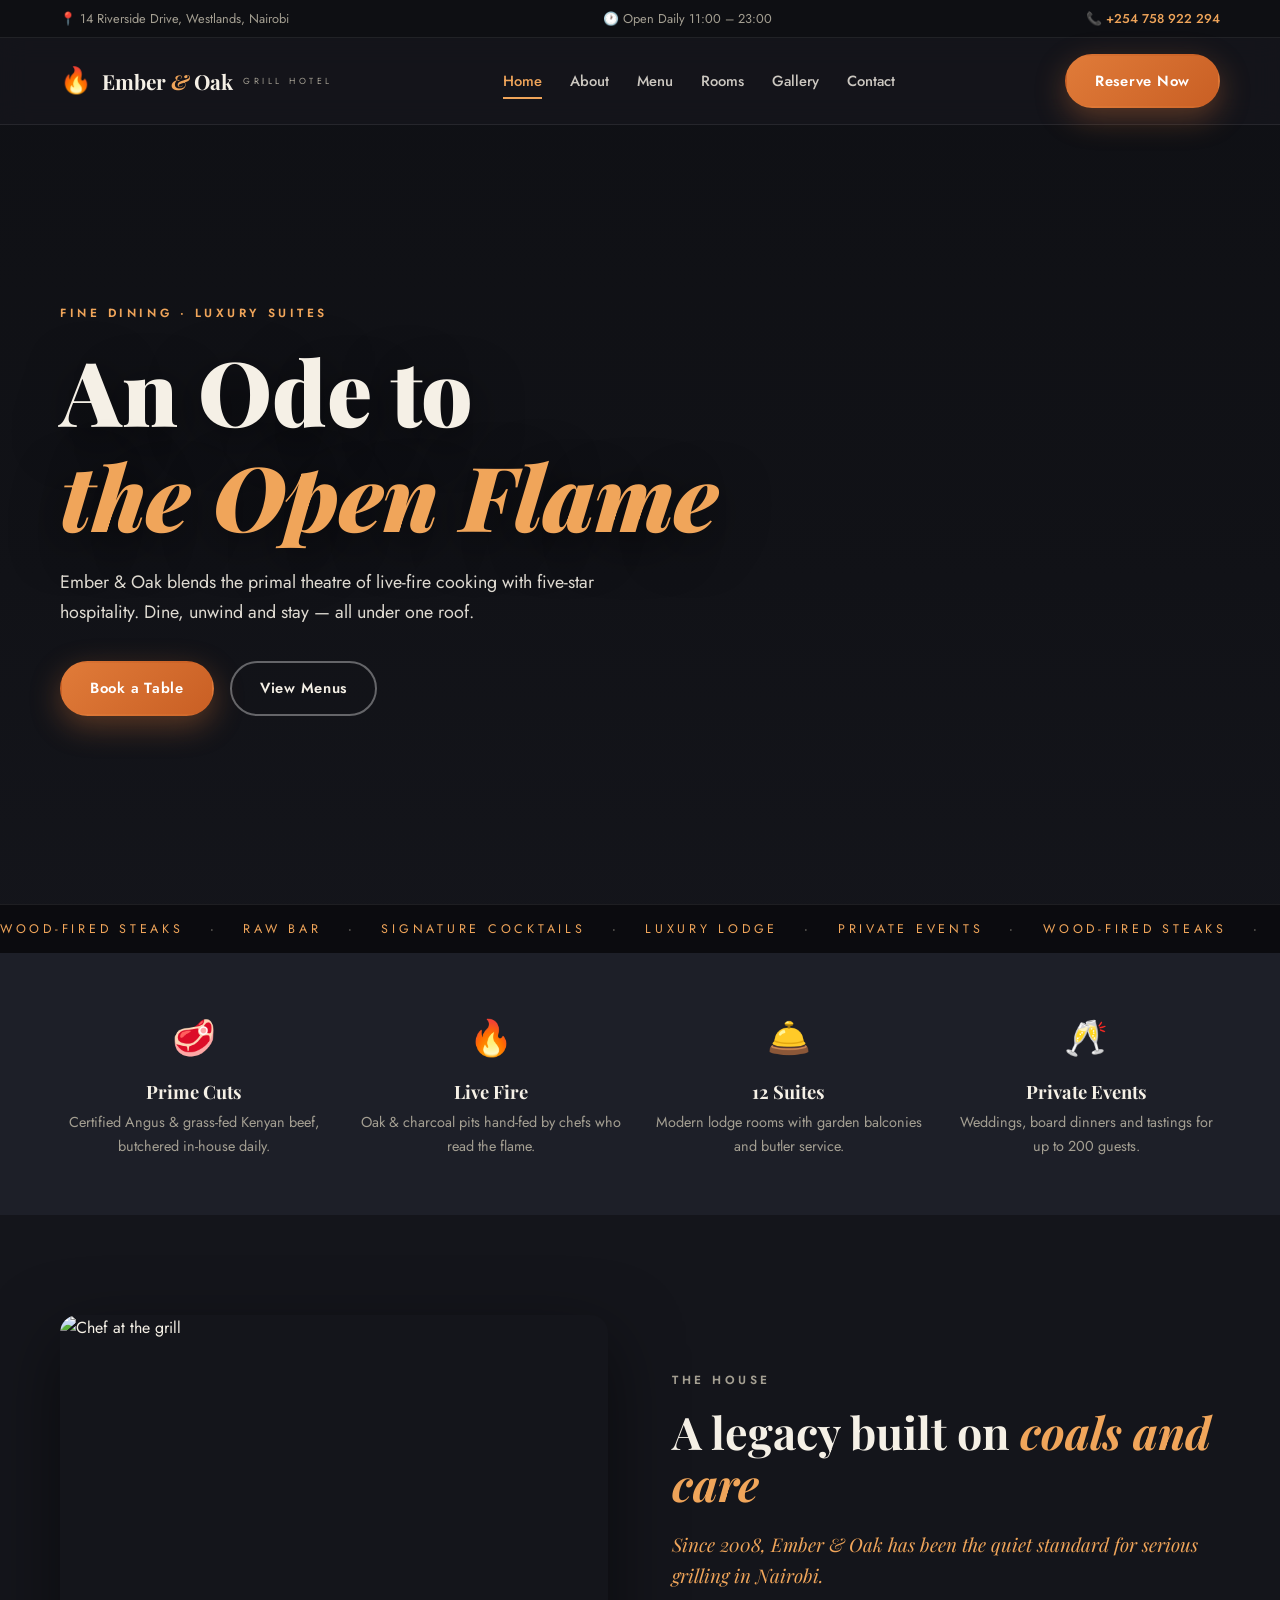
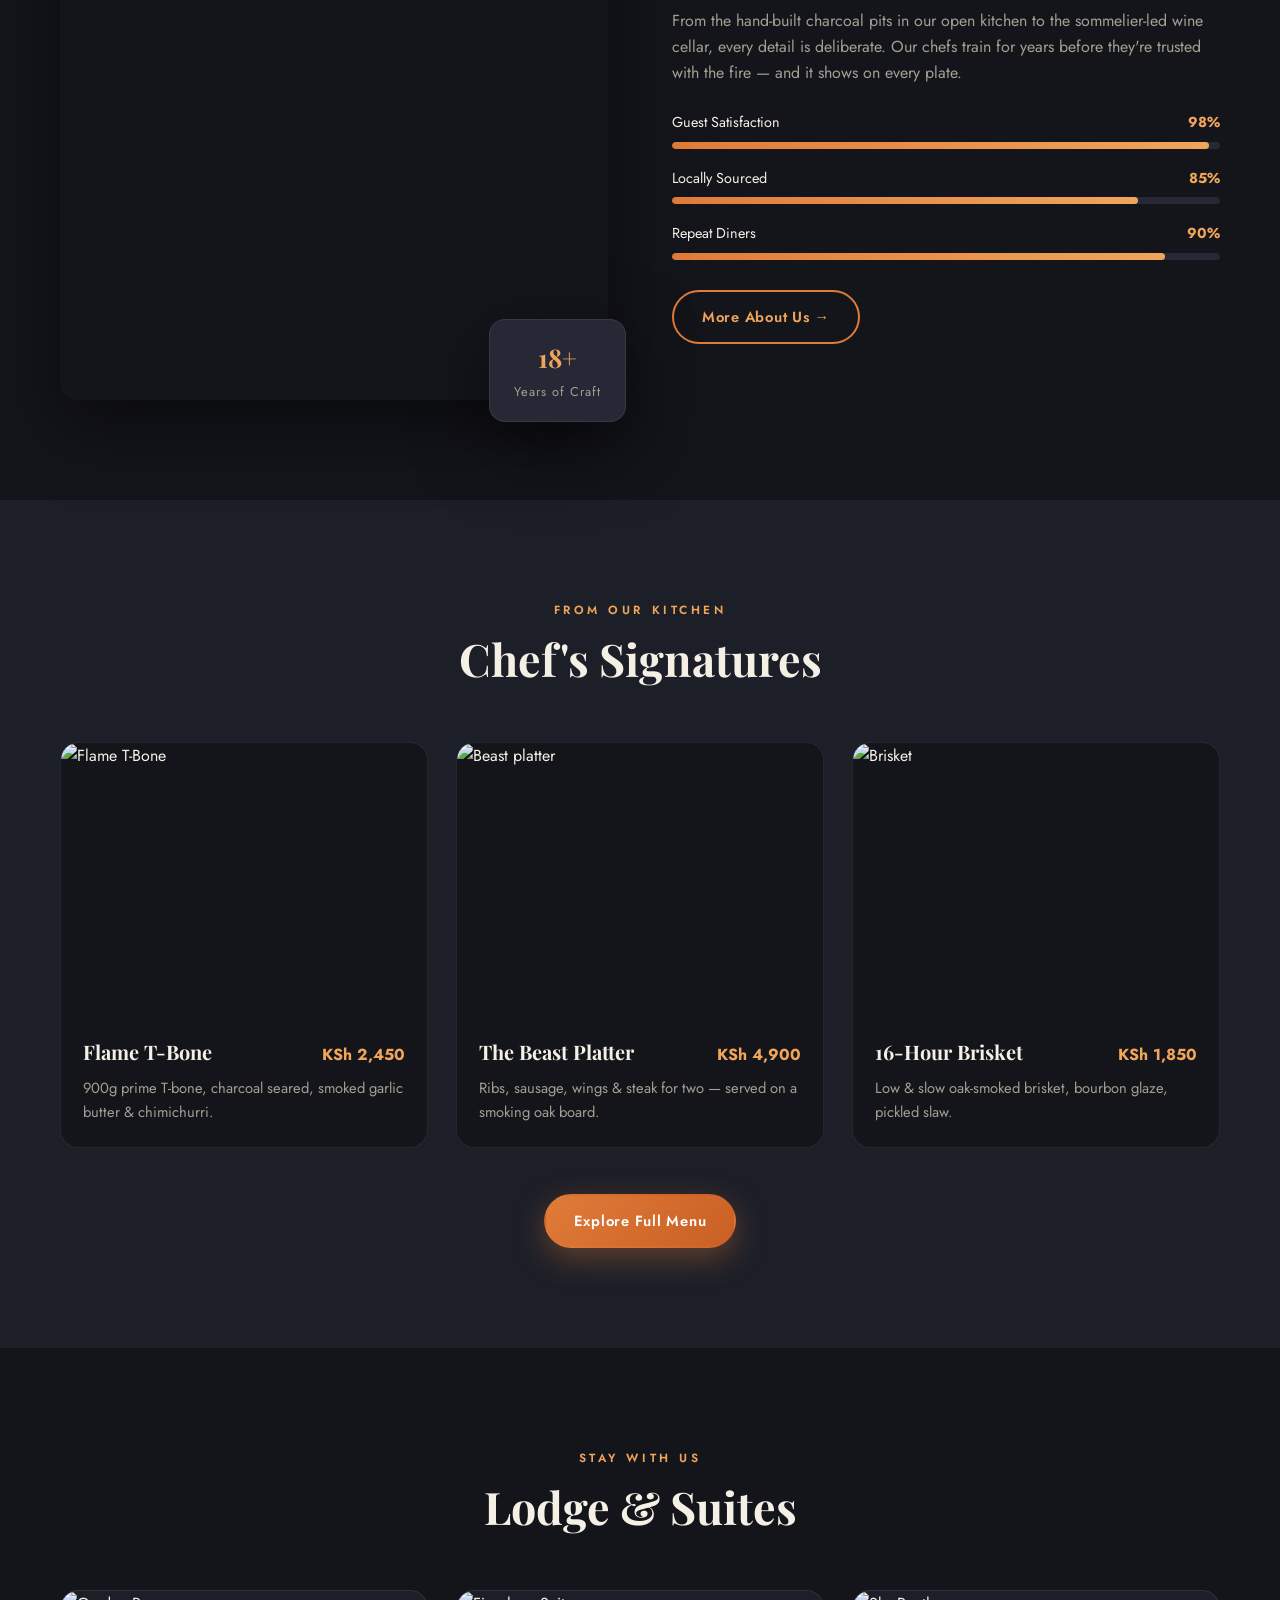
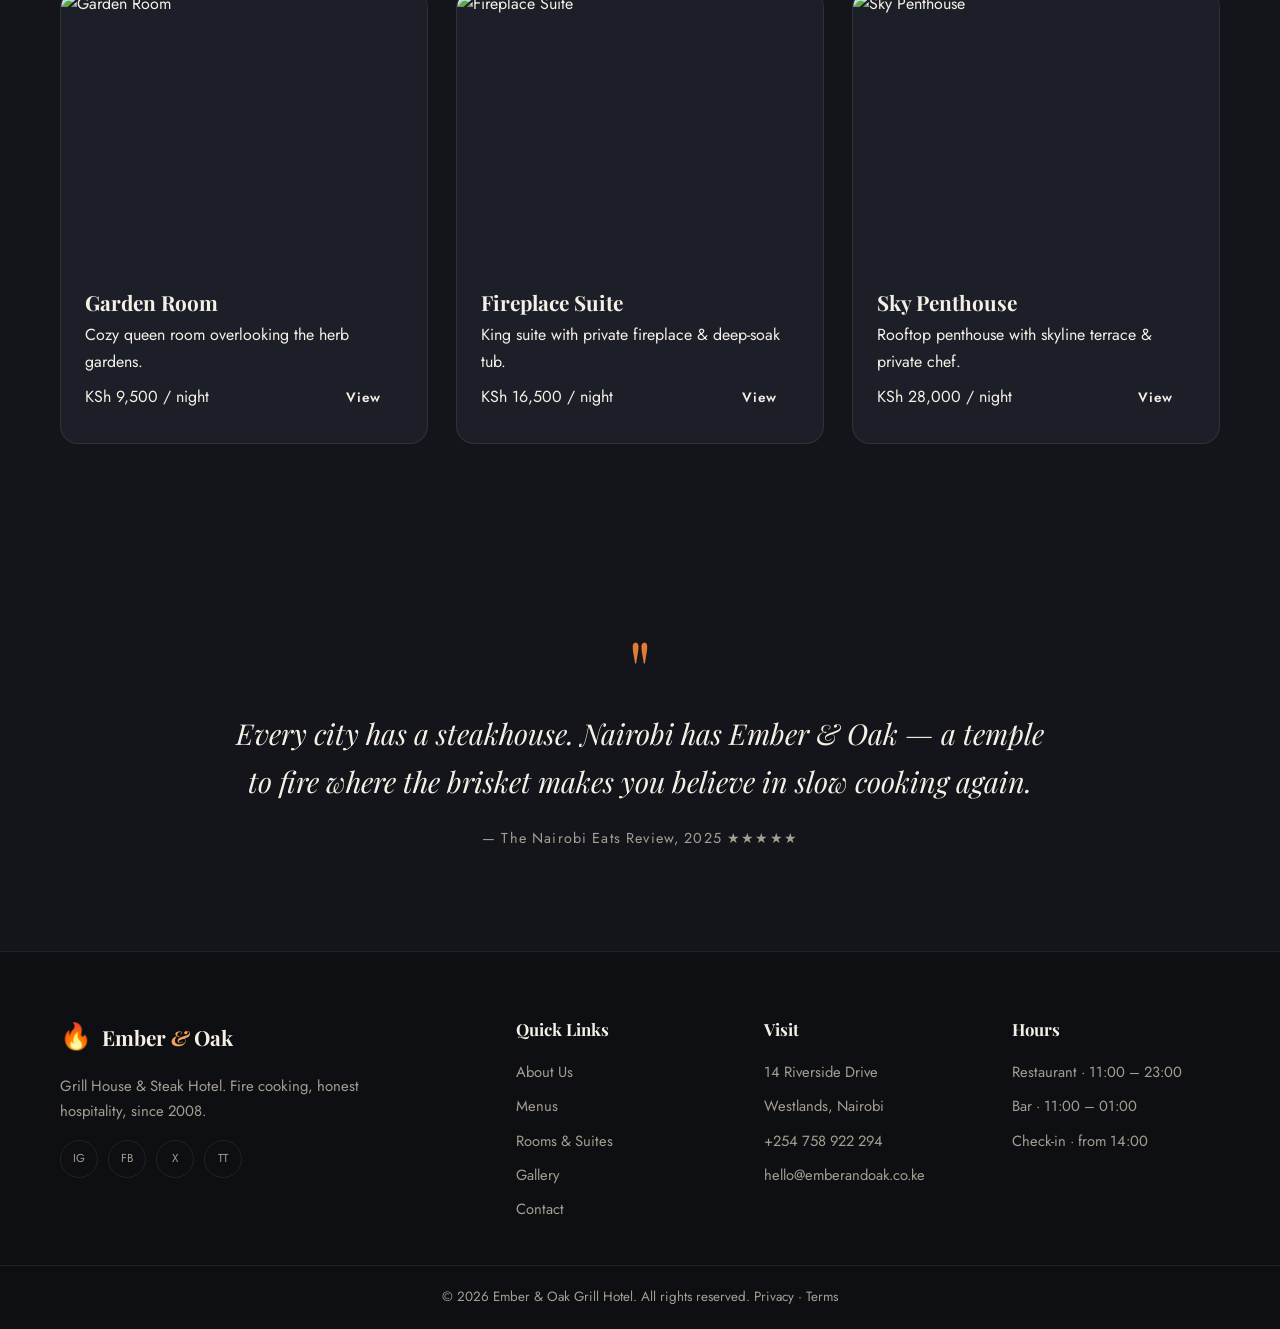
==== index.html @ 34b89a28 "Initial commit: professional multi-page grill hotel site" ====
<!DOCTYPE html>
<html lang="en">
<head>
  <meta charset="UTF-8" />
  <meta name="viewport" content="width=device-width, initial-scale=1.0" />
  <title>Ember &amp; Oak Grill Hotel — Home</title>
  <meta name="description" content="Ember &amp; Oak Grill Hotel — Nairobi's premier grill house and luxury lodge. Wood-fired cuisine, fine wines and elegant suites." />
  <link rel="preconnect" href="https://fonts.googleapis.com" />
  <link rel="preconnect" href="https://fonts.gstatic.com" crossorigin />
  <link href="https://fonts.googleapis.com/css2?family=Playfair+Display:ital,wght@0,500;0,600;0,700;0,900;1,500&family=Jost:wght@300;400;500;600&display=swap" rel="stylesheet" />
  <link rel="stylesheet" href="css/style.css" />
</head>
<body>

  <!-- ====== TOP BAR ====== -->
  <div class="topbar">
    <div class="container topbar-inner">
      <span>📍 14 Riverside Drive, Westlands, Nairobi</span>
      <span>🕐 Open Daily 11:00 – 23:00</span>
      <span class="topbar-contact">📞 +254 758 922 294</span>
    </div>
  </div>

  <!-- ====== NAVBAR ====== -->
  <header class="nav" id="navbar">
    <div class="container nav-inner">
      <a href="index.html" class="brand">
        <span class="brand-mark">🔥</span>
        <span class="brand-text">Ember <em>&amp;</em> Oak</span>
        <small>GRILL HOTEL</small>
      </a>
      <nav class="nav-links" id="navLinks">
        <a href="index.html" class="active">Home</a>
        <a href="about.html">About</a>
        <a href="menu.html">Menu</a>
        <a href="rooms.html">Rooms</a>
        <a href="gallery.html">Gallery</a>
        <a href="contact.html">Contact</a>
      </nav>
      <a href="contact.html#reserve" class="btn btn-solid nav-cta">Reserve Now</a>
      <button class="hamburger" id="hamburger" aria-label="Menu"><span></span><span></span><span></span></button>
    </div>
  </header>

  <!-- ====== HERO ====== -->
  <section class="hero" id="home">
    <div class="hero-overlay"></div>
    <div class="container hero-content">
      <p class="eyebrow">Fine Dining · Luxury Suites</p>
      <h1 class="hero-title">An Ode to<br /><em>the Open Flame</em></h1>
      <p class="hero-sub">Ember &amp; Oak blends the primal theatre of live-fire cooking with five-star hospitality. Dine, unwind and stay — all under one roof.</p>
      <div class="hero-actions">
        <a href="contact.html#reserve" class="btn btn-solid">Book a Table</a>
        <a href="menu.html" class="btn btn-ghost">View Menus</a>
      </div>
    </div>
    <div class="hero-marquee">
      <div class="marquee-track">
        <span>WOOD-FIRED STEAKS</span><span>·</span><span>RAW BAR</span><span>·</span><span>SIGNATURE COCKTAILS</span><span>·</span><span>LUXURY LODGE</span><span>·</span><span>PRIVATE EVENTS</span><span>·</span>
        <span>WOOD-FIRED STEAKS</span><span>·</span><span>RAW BAR</span><span>·</span><span>SIGNATURE COCKTAILS</span><span>·</span><span>LUXURY LODGE</span><span>·</span><span>PRIVATE EVENTS</span><span>·</span>
      </div>
    </div>
  </section>

  <!-- ====== FEATURE STRIP ====== -->
  <section class="feature-strip">
    <div class="container features">
      <div class="feature">
        <span class="feature-icon">🥩</span>
        <h3>Prime Cuts</h3>
        <p>Certified Angus &amp; grass-fed Kenyan beef, butchered in-house daily.</p>
      </div>
      <div class="feature">
        <span class="feature-icon">🔥</span>
        <h3>Live Fire</h3>
        <p>Oak &amp; charcoal pits hand-fed by chefs who read the flame.</p>
      </div>
      <div class="feature">
        <span class="feature-icon">🛎️</span>
        <h3>12 Suites</h3>
        <p>Modern lodge rooms with garden balconies and butler service.</p>
      </div>
      <div class="feature">
        <span class="feature-icon">🥂</span>
        <h3>Private Events</h3>
        <p>Weddings, board dinners and tastings for up to 200 guests.</p>
      </div>
    </div>
  </section>

  <!-- ====== ABOUT PREVIEW ====== -->
  <section class="section">
    <div class="container split">
      <div class="split-media">
        <img src="https://images.unsplash.com/photo-1555396273-367ea4eb4db5?auto=format&fit=crop&w=900&q=80" alt="Chef at the grill" loading="lazy" />
        <div class="exp-badge"><strong>18+</strong><span>Years of Craft</span></div>
      </div>
      <div class="split-text">
        <p class="eyebrow">The House</p>
        <h2>A legacy built on <em>coals and care</em></h2>
        <p class="lead">Since 2008, Ember &amp; Oak has been the quiet standard for serious grilling in Nairobi.</p>
        <p>From the hand-built charcoal pits in our open kitchen to the sommelier-led wine cellar, every detail is deliberate. Our chefs train for years before they're trusted with the fire — and it shows on every plate.</p>
        <div class="progress-list">
          <div class="progress-item">
            <div class="progress-head"><span>Guest Satisfaction</span><strong>98%</strong></div>
            <div class="progress-bar"><i style="width: 98%"></i></div>
          </div>
          <div class="progress-item">
            <div class="progress-head"><span>Locally Sourced</span><strong>85%</strong></div>
            <div class="progress-bar"><i style="width: 85%"></i></div>
          </div>
          <div class="progress-item">
            <div class="progress-head"><span>Repeat Diners</span><strong>90%</strong></div>
            <div class="progress-bar"><i style="width: 90%"></i></div>
          </div>
        </div>
        <a href="about.html" class="btn btn-outline">More About Us →</a>
      </div>
    </div>
  </section>

  <!-- ====== MENU PREVIEW ====== -->
  <section class="section dark">
    <div class="container">
      <div class="section-head">
        <p class="eyebrow">From Our Kitchen</p>
        <h2>Chef's Signatures</h2>
      </div>
      <div class="menu-grid">
        <article class="dish">
          <div class="dish-img"><img src="https://images.unsplash.com/photo-1600891964092-4316c288032e?auto=format&fit=crop&w=700&q=80" alt="Flame T-Bone" loading="lazy" /></div>
          <div class="dish-body">
            <div class="dish-title"><h3>Flame T-Bone</h3><span class="price">KSh 2,450</span></div>
            <p>900g prime T-bone, charcoal seared, smoked garlic butter &amp; chimichurri.</p>
          </div>
        </article>
        <article class="dish">
          <div class="dish-img"><img src="https://images.unsplash.com/photo-1555939594-58d7cb561ad1?auto=format&fit=crop&w=700&q=80" alt="Beast platter" loading="lazy" /></div>
          <div class="dish-body">
            <div class="dish-title"><h3>The Beast Platter</h3><span class="price">KSh 4,900</span></div>
            <p>Ribs, sausage, wings &amp; steak for two — served on a smoking oak board.</p>
          </div>
        </article>
        <article class="dish">
          <div class="dish-img"><img src="https://images.unsplash.com/photo-1551024506-0bccd828d307?auto=format&fit=crop&w=700&q=80" alt="Brisket" loading="lazy" /></div>
          <div class="dish-body">
            <div class="dish-title"><h3>16-Hour Brisket</h3><span class="price">KSh 1,850</span></div>
            <p>Low &amp; slow oak-smoked brisket, bourbon glaze, pickled slaw.</p>
          </div>
        </article>
      </div>
      <div class="center-cta"><a href="menu.html" class="btn btn-solid">Explore Full Menu</a></div>
    </div>
  </section>

  <!-- ====== ROOMS PREVIEW ====== -->
  <section class="section">
    <div class="container">
      <div class="section-head">
        <p class="eyebrow">Stay With Us</p>
        <h2>Lodge &amp; Suites</h2>
      </div>
      <div class="room-grid">
        <article class="room-card">
          <img src="https://images.unsplash.com/photo-1590490360182-c33d57733427?auto=format&fit=crop&w=700&q=80" alt="Garden Room" loading="lazy" />
          <div class="room-body">
            <h3>Garden Room</h3>
            <p>Cozy queen room overlooking the herb gardens.</p>
            <div class="room-foot"><span>KSh 9,500 / night</span><a href="rooms.html" class="btn btn-mini">View</a></div>
          </div>
        </article>
        <article class="room-card">
          <img src="https://images.unsplash.com/photo-1591088398332-8a7791972843?auto=format&fit=crop&w=700&q=80" alt="Fireplace Suite" loading="lazy" />
          <div class="room-body">
            <h3>Fireplace Suite</h3>
            <p>King suite with private fireplace &amp; deep-soak tub.</p>
            <div class="room-foot"><span>KSh 16,500 / night</span><a href="rooms.html" class="btn btn-mini">View</a></div>
          </div>
        </article>
        <article class="room-card">
          <img src="https://images.unsplash.com/photo-1611892440504-42a792e24d32?auto=format&fit=crop&w=700&q=80" alt="Sky Penthouse" loading="lazy" />
          <div class="room-body">
            <h3>Sky Penthouse</h3>
            <p>Rooftop penthouse with skyline terrace &amp; private chef.</p>
            <div class="room-foot"><span>KSh 28,000 / night</span><a href="rooms.html" class="btn btn-mini">View</a></div>
          </div>
        </article>
      </div>
    </div>
  </section>

  <!-- ====== TESTIMONIAL ====== -->
  <section class="testimonial section">
    <div class="container">
      <blockquote class="big-quote">
        <span class="quote-mark">"</span>
        <p>Every city has a steakhouse. Nairobi has Ember &amp; Oak — a temple to fire where the brisket makes you believe in slow cooking again.</p>
        <footer>— The Nairobi Eats Review, 2025 ★★★★★</footer>
      </blockquote>
    </div>
  </section>

  <!-- ====== FOOTER ====== -->
  <footer class="footer">
    <div class="container footer-grid">
      <div class="footer-about">
        <a href="index.html" class="brand"><span class="brand-mark">🔥</span><span class="brand-text">Ember <em>&amp;</em> Oak</span></a>
        <p>Grill House &amp; Steak Hotel. Fire cooking, honest hospitality, since 2008.</p>
        <div class="socials">
          <a href="#" aria-label="Instagram">IG</a>
          <a href="#" aria-label="Facebook">FB</a>
          <a href="#" aria-label="X">X</a>
          <a href="#" aria-label="TikTok">TT</a>
        </div>
      </div>
      <div>
        <h4>Quick Links</h4>
        <ul>
          <li><a href="about.html">About Us</a></li>
          <li><a href="menu.html">Menus</a></li>
          <li><a href="rooms.html">Rooms &amp; Suites</a></li>
          <li><a href="gallery.html">Gallery</a></li>
          <li><a href="contact.html">Contact</a></li>
        </ul>
      </div>
      <div>
        <h4>Visit</h4>
        <ul>
          <li>14 Riverside Drive</li>
          <li>Westlands, Nairobi</li>
          <li>+254 758 922 294</li>
          <li>hello@emberandoak.co.ke</li>
        </ul>
      </div>
      <div>
        <h4>Hours</h4>
        <ul>
          <li>Restaurant · 11:00 – 23:00</li>
          <li>Bar · 11:00 – 01:00</li>
          <li>Check-in · from 14:00</li>
        </ul>
      </div>
    </div>
    <div class="footer-bottom">
      <p>© 2026 Ember &amp; Oak Grill Hotel. All rights reserved. <a href="#">Privacy</a> · <a href="#">Terms</a></p>
    </div>
  </footer>

  <script src="js/main.js"></script>
</body>
</html>
---- css/style.css ----
/* ============================================
   Ember & Oak Grill Hotel — Professional Theme
   ============================================ */
:root {
  --coal: #14151b;
  --coal-2: #1d1f28;
  --coal-3: #262935;
  --ember: #e07b39;
  --ember-light: #f0a55a;
  --gold: #c9a227;
  --cream: #f5f0e6;
  --muted: #a49f92;
  --line: rgba(255, 255, 255, 0.08);
  --shadow: 0 24px 70px rgba(0, 0, 0, 0.5);
  --serif: "Playfair Display", Georgia, serif;
  --sans: "Jost", "Segoe UI", sans-serif;
}

* { margin: 0; padding: 0; box-sizing: border-box; }
html { scroll-behavior: smooth; }
body { font-family: var(--sans); background: var(--coal); color: var(--cream); line-height: 1.65; overflow-x: hidden; }
img { max-width: 100%; display: block; }
a { color: inherit; text-decoration: none; }
ul { list-style: none; }

.container { width: min(1160px, 92%); margin: 0 auto; }
.section { padding: 100px 0; }
.dark { background: var(--coal-2); }

.eyebrow {
  color: var(--ember-light);
  text-transform: uppercase;
  letter-spacing: 0.3em;
  font-size: 0.74rem;
  font-weight: 600;
  margin-bottom: 14px;
}
h1, h2, h3 { font-family: var(--serif); line-height: 1.18; }
h2 { font-size: clamp(2rem, 4vw, 2.8rem); margin-bottom: 18px; }
h2 em { font-style: italic; color: var(--ember-light); }
.section-head { text-align: center; max-width: 660px; margin: 0 auto 56px; }
.section-head p:last-child { color: var(--muted); }

/* ---------- Buttons ---------- */
.btn {
  display: inline-block;
  padding: 13px 28px;
  border-radius: 999px;
  font-weight: 600;
  letter-spacing: 0.05em;
  font-size: 0.92rem;
  border: 2px solid transparent;
  cursor: pointer;
  transition: transform 0.25s ease, background 0.25s ease, box-shadow 0.25s ease, color 0.25s ease;
}
.btn-solid { background: linear-gradient(135deg, var(--ember), #c95f24); color: #fff; box-shadow: 0 10px 30px rgba(224, 123, 57, 0.35); }
.btn-solid:hover { transform: translateY(-3px); box-shadow: 0 16px 44px rgba(224, 123, 57, 0.5); }
.btn-ghost { border-color: rgba(255, 255, 255, 0.35); color: var(--cream); }
.btn-ghost:hover { border-color: var(--ember-light); color: var(--ember-light); transform: translateY(-3px); }
.btn-outline { border-color: var(--ember); color: var(--ember-light); }
.btn-outline:hover { background: var(--ember); color: #fff; transform: translateY(-3px); }
.btn-mini { padding: 9px 20px; font-size: 0.85rem; }
.btn-block { width: 100%; text-align: center; }
.center-cta { text-align: center; margin-top: 46px; }

/* ---------- Top bar ---------- */
.topbar { background: #0e0f13; border-bottom: 1px solid var(--line); font-size: 0.8rem; color: var(--muted); }
.topbar-inner { display: flex; justify-content: space-between; gap: 16px; padding: 8px 0; flex-wrap: wrap; }
.topbar-contact { color: var(--ember-light); font-weight: 500; }

/* ---------- Navbar ---------- */
.nav { position: sticky; top: 0; z-index: 100; background: rgba(20, 21, 27, 0.9); backdrop-filter: blur(14px); border-bottom: 1px solid var(--line); }
.nav-inner { display: flex; align-items: center; justify-content: space-between; gap: 20px; padding: 16px 0; }
.brand { display: flex; align-items: center; gap: 10px; }
.brand-mark { font-size: 1.6rem; }
.brand-text { font-family: var(--serif); font-size: 1.3rem; font-weight: 700; }
.brand-text em { font-style: italic; color: var(--ember-light); }
.brand small { display: block; font-size: 0.55rem; letter-spacing: 0.4em; color: var(--muted); font-family: var(--sans); }
.nav-links { display: flex; gap: 28px; font-size: 0.92rem; font-weight: 500; }
.nav-links a { position: relative; color: var(--cream); opacity: 0.82; transition: opacity 0.2s; }
.nav-links a::after { content: ""; position: absolute; left: 0; bottom: -6px; height: 2px; width: 0; background: var(--ember-light); transition: width 0.3s; }
.nav-links a:hover { opacity: 1; }
.nav-links a.active { color: var(--ember-light); opacity: 1; }
.nav-links a.active::after, .nav-links a:hover::after { width: 100%; }

.hamburger { display: none; flex-direction: column; gap: 5px; background: none; border: 0; cursor: pointer; padding: 6px; }
.hamburger span { width: 26px; height: 2px; background: var(--cream); transition: transform 0.3s, opacity 0.3s; }
.hamburger.open span:nth-child(1) { transform: translateY(7px) rotate(45deg); }
.hamburger.open span:nth-child(2) { opacity: 0; }
.hamburger.open span:nth-child(3) { transform: translateY(-7px) rotate(-45deg); }

/* ---------- Hero ---------- */
.hero { min-height: 92vh; display: flex; align-items: center; position: relative; background: url("https://images.unsplash.com/photo-1544025162-d76694265947?auto=format&fit=crop&w=1800&q=80") center 30% / cover no-repeat; }
.hero-overlay { position: absolute; inset: 0; background: linear-gradient(180deg, rgba(14, 15, 19, 0.75), rgba(14, 15, 19, 0.55) 50%, var(--coal)); }
.hero-content { position: relative; z-index: 2; padding: 80px 0 140px; }
.hero-title { font-size: clamp(3rem, 7vw, 5.6rem); font-weight: 900; margin-bottom: 20px; text-shadow: 0 10px 50px rgba(0, 0, 0, 0.65); }
.hero-title em { font-style: italic; color: var(--ember-light); }
.hero-sub { max-width: 600px; font-size: 1.12rem; color: var(--cream); opacity: 0.9; margin-bottom: 34px; }
.hero-actions { display: flex; gap: 16px; flex-wrap: wrap; }
.hero-marquee { position: absolute; bottom: 0; left: 0; right: 0; z-index: 2; background: rgba(10, 10, 14, 0.85); border-top: 1px solid var(--line); overflow: hidden; padding: 14px 0; }
.marquee-track { display: flex; gap: 26px; white-space: nowrap; animation: marquee 22s linear infinite; }
.marquee-track span { letter-spacing: 0.3em; font-size: 0.78rem; color: var(--muted); }
.marquee-track span:nth-child(odd) { color: var(--ember-light); }
@keyframes marquee { from { transform: translateX(0); } to { transform: translateX(-50%); } }

/* ---------- Feature strip ---------- */
.feature-strip { background: var(--coal-2); }
.features { display: grid; grid-template-columns: repeat(4, 1fr); gap: 30px; padding: 56px 0; }
.feature { text-align: center; }
.feature-icon { font-size: 2.2rem; display: block; margin-bottom: 14px; }
.feature h3 { font-size: 1.15rem; margin-bottom: 8px; }
.feature p { color: var(--muted); font-size: 0.9rem; }

/* ---------- Split ---------- */
.split { display: grid; grid-template-columns: 1fr 1fr; gap: 64px; align-items: center; }
.split-media { position: relative; }
.split-media img { border-radius: 18px; box-shadow: var(--shadow); aspect-ratio: 4/5; object-fit: cover; width: 100%; }
.exp-badge {
  position: absolute; bottom: -22px; right: -18px;
  background: var(--coal-3); border: 1px solid var(--line);
  border-radius: 16px; padding: 16px 24px; text-align: center; box-shadow: var(--shadow);
}
.exp-badge strong { display: block; font-family: var(--serif); font-size: 1.6rem; color: var(--ember-light); }
.exp-badge span { font-size: 0.8rem; color: var(--muted); letter-spacing: 0.08em; }
.split-text .lead { font-family: var(--serif); font-style: italic; font-size: 1.18rem; color: var(--ember-light); margin-bottom: 16px; }
.split-text p { color: var(--muted); margin-bottom: 16px; }
.split-text strong { color: var(--cream); }

.progress-list { display: grid; gap: 18px; margin: 24px 0 30px; }
.progress-head { display: flex; justify-content: space-between; font-size: 0.9rem; margin-bottom: 7px; }
.progress-head span { color: var(--cream); }
.progress-head strong { color: var(--ember-light); }
.progress-bar { height: 7px; background: var(--coal-3); border-radius: 99px; overflow: hidden; }
.progress-bar i { display: block; height: 100%; background: linear-gradient(90deg, var(--ember), var(--ember-light)); border-radius: 99px; }

/* ---------- Menu ---------- */
.menu-grid { display: grid; grid-template-columns: repeat(3, 1fr); gap: 28px; }
.dish { background: var(--coal); border: 1px solid var(--line); border-radius: 18px; overflow: hidden; transition: transform 0.3s ease, border-color 0.3s ease, box-shadow 0.3s ease; }
.dish:hover { transform: translateY(-8px); border-color: rgba(224, 123, 57, 0.5); box-shadow: var(--shadow); }
.dish-img { aspect-ratio: 4/3; overflow: hidden; }
.dish-img img { width: 100%; height: 100%; object-fit: cover; transition: transform 0.6s; }
.dish:hover .dish-img img { transform: scale(1.08); }
.dish-body { padding: 22px; }
.dish-title { display: flex; justify-content: space-between; align-items: baseline; gap: 10px; margin-bottom: 8px; }
.dish-title h3 { font-size: 1.25rem; }
.price { color: var(--ember-light); font-weight: 700; white-space: nowrap; }
.dish-body p { color: var(--muted); font-size: 0.92rem; }

/* ---------- Rooms ---------- */
.room-grid { display: grid; grid-template-columns: repeat(3, 1fr); gap: 28px; }
.room-grid.wide { display: grid; grid-template-columns: 1fr; gap: 34px; }
.room-card { background: var(--coal-2); border: 1px solid var(--line); border-radius: 18px; overflow: hidden; transition: transform 0.3s ease, box-shadow 0.3s ease; }
.room-card:hover { transform: translateY(-6px); box-shadow: var(--shadow); }
.room-card img { aspect-ratio: 4/3; object-fit: cover; width: 100%; }
.room-card.wide { display: grid; grid-template-columns: 1.1fr 1fr; }
.room-card.wide img { aspect-ratio: auto; height: 100%; }
.room-body { padding: 24px; }
.room-body h3 { font-size: 1.3rem; margin-bottom: 8px; }
.room-desc { color: var(--muted); font-size: 0.95rem; margin-bottom: 14px; }
.amenities { display: flex; flex-wrap: wrap; gap: 8px; margin-bottom: 18px; }
.amenities li { font-size: 0.78rem; padding: 5px 12px; border: 1px solid var(--line); border-radius: 99px; color: var(--muted); }
.room-foot { display: flex; justify-content: space-between; align-items: center; gap: 12px; }
.room-foot .price { font-size: 1.1rem; }
.room-foot .price small { color: var(--muted); font-size: 0.8rem; font-weight: 400; }

/* ---------- Values / Amenities ---------- */
.values-grid { display: grid; grid-template-columns: repeat(4, 1fr); gap: 26px; }
.value-card { background: var(--coal); border: 1px solid var(--line); border-radius: 16px; padding: 28px; transition: transform 0.3s ease, border-color 0.3s ease; }
.value-card:hover { transform: translateY(-6px); border-color: rgba(224, 123, 57, 0.5); }
.value-num { font-family: var(--serif); font-size: 1.4rem; color: var(--ember-light); display: block; margin-bottom: 12px; }
.value-card h3 { font-size: 1.15rem; margin-bottom: 8px; }
.value-card p { color: var(--muted); font-size: 0.9rem; }

/* ---------- Timeline ---------- */
.timeline { max-width: 720px; margin: 0 auto; position: relative; padding-left: 40px; }
.timeline::before { content: ""; position: absolute; left: 10px; top: 6px; bottom: 6px; width: 2px; background: linear-gradient(var(--ember), transparent); }
.tl-item { position: relative; margin-bottom: 34px; }
.tl-dot { position: absolute; left: -35px; top: 6px; width: 12px; height: 12px; border-radius: 50%; background: var(--ember-light); box-shadow: 0 0 0 5px rgba(224, 123, 57, 0.2); }
.tl-year { font-family: var(--serif); font-size: 0.95rem; color: var(--ember-light); letter-spacing: 0.12em; margin-bottom: 4px; }
.tl-body h3 { font-size: 1.15rem; margin-bottom: 4px; }
.tl-body p { color: var(--muted); font-size: 0.93rem; }

/* ---------- Team ---------- */
.team-grid { display: grid; grid-template-columns: repeat(4, 1fr); gap: 26px; }
.team-card { text-align: center; }
.team-card img { width: 100%; aspect-ratio: 1/1; object-fit: cover; border-radius: 16px; margin-bottom: 14px; filter: saturate(0.9); }
.team-card h3 { font-size: 1.1rem; }
.team-card span { color: var(--ember-light); font-size: 0.85rem; letter-spacing: 0.05em; }

/* ---------- Testimonial ---------- */
.testimonial { background: linear-gradient(rgba(20, 21, 27, 0.94), rgba(20, 21, 27, 0.94)), url("https://images.unsplash.com/photo-1555396273-367ea4eb4db5?auto=format&fit=crop&w=1600&q=80") center / cover fixed; }
.big-quote { text-align: center; max-width: 820px; margin: 0 auto; position: relative; }
.quote-mark { font-family: var(--serif); font-size: 5rem; color: var(--ember); line-height: 0.6; display: block; margin-bottom: 18px; }
.big-quote p { font-family: var(--serif); font-size: clamp(1.3rem, 2.6vw, 1.8rem); font-style: italic; margin-bottom: 22px; }
.big-quote footer { color: var(--muted); letter-spacing: 0.08em; font-size: 0.9rem; }

/* ---------- Page hero ---------- */
.page-hero { position: relative; min-height: 46vh; display: flex; align-items: flex-end; background-size: cover; background-position: center; }
.page-hero-overlay { position: absolute; inset: 0; background: linear-gradient(180deg, rgba(14, 15, 19, 0.55), rgba(14, 15, 19, 0.92)); }
.page-hero-content { position: relative; z-index: 2; padding: 80px 0 46px; }
.page-hero-content h1 { font-size: clamp(2.4rem, 5vw, 3.6rem); margin-bottom: 10px; }
.breadcrumb { font-size: 0.85rem; color: var(--muted); display: flex; gap: 10px; }
.breadcrumb a:hover { color: var(--ember-light); }
.breadcrumb span:last-child { color: var(--ember-light); }

/* ---------- Tabs ---------- */
.tabs { display: flex; justify-content: center; gap: 12px; flex-wrap: wrap; margin-bottom: 46px; }
.tab {
  padding: 11px 26px; border-radius: 999px; border: 1px solid var(--line);
  background: var(--coal-2); color: var(--muted); cursor: pointer; font-family: var(--sans);
  font-size: 0.9rem; font-weight: 600; letter-spacing: 0.04em; transition: all 0.25s ease;
}
.tab:hover { border-color: var(--ember); color: var(--cream); }
.tab.active { background: linear-gradient(135deg, var(--ember), #c95f24); color: #fff; border-color: transparent; }
.tab-panel { display: none; max-width: 860px; margin: 0 auto; }
.tab-panel.active { display: block; animation: fadeIn 0.4s ease; }
@keyframes fadeIn { from { opacity: 0; transform: translateY(12px); } to { opacity: 1; transform: none; } }

.menu-list { display: grid; gap: 0; }
.menu-item {
  display: flex; justify-content: space-between; align-items: baseline; gap: 24px;
  padding: 22px 6px; border-bottom: 1px dashed var(--line);
}
.menu-item h3 { font-size: 1.18rem; margin-bottom: 4px; }
.menu-item p { color: var(--muted); font-size: 0.92rem; }
.tag { font-family: var(--sans); font-size: 0.62rem; letter-spacing: 0.12em; background: rgba(224, 123, 57, 0.15); color: var(--ember-light); border: 1px solid rgba(224, 123, 57, 0.4); border-radius: 99px; padding: 3px 10px; vertical-align: middle; }
.menu-note { text-align: center; color: var(--muted); font-size: 0.85rem; margin-top: 34px; }

/* ---------- Gallery ---------- */
.gallery-filters { display: flex; justify-content: center; gap: 12px; flex-wrap: wrap; margin-bottom: 40px; }
.filter-btn {
  padding: 10px 24px; border-radius: 999px; border: 1px solid var(--line);
  background: var(--coal-2); color: var(--muted); cursor: pointer; font-family: var(--sans);
  font-size: 0.88rem; font-weight: 600; transition: all 0.25s;
}
.filter-btn:hover { border-color: var(--ember); color: var(--cream); }
.filter-btn.active { background: var(--ember); color: #fff; border-color: transparent; }
.gallery-grid { display: grid; grid-template-columns: repeat(3, 1fr); gap: 18px; }
.g-item { border-radius: 14px; overflow: hidden; cursor: pointer; aspect-ratio: 4/3; }
.g-item img { width: 100%; height: 100%; object-fit: cover; transition: transform 0.5s ease; }
.g-item:hover img { transform: scale(1.07); }
.g-item.hidden { display: none; }

.lightbox { position: fixed; inset: 0; z-index: 300; background: rgba(0, 0, 0, 0.9); display: none; align-items: center; justify-content: center; padding: 40px; }
.lightbox.open { display: flex; }
.lightbox img { max-width: 90vw; max-height: 85vh; border-radius: 12px; box-shadow: 0 30px 80px rgba(0, 0, 0, 0.7); }
.lightbox-close { position: absolute; top: 24px; right: 30px; background: none; border: none; color: #fff; font-size: 2rem; cursor: pointer; }

/* ---------- Contact ---------- */
.contact-grid { display: grid; grid-template-columns: 1fr 1.15fr; gap: 60px; align-items: start; }
.info-list { display: grid; gap: 20px; margin: 28px 0; }
.info-row { display: flex; gap: 16px; align-items: flex-start; }
.info-row > span { font-size: 1.4rem; }
.info-row strong { display: block; font-size: 0.95rem; }
.info-row p { color: var(--muted); font-size: 0.92rem; }

.reserve-form { background: var(--coal-2); border: 1px solid var(--line); border-radius: 20px; padding: 36px; box-shadow: var(--shadow); }
.reserve-form h3 { font-family: var(--serif); font-size: 1.6rem; margin-bottom: 24px; }
.field { margin-bottom: 18px; }
.field-row { display: grid; grid-template-columns: 1fr 1fr; gap: 14px; }
.field label { display: block; font-size: 0.84rem; color: var(--muted); margin-bottom: 7px; letter-spacing: 0.04em; }
.field input, .field select, .field textarea {
  width: 100%; padding: 13px 16px; border-radius: 10px; border: 1px solid var(--line);
  background: var(--coal); color: var(--cream); font-family: var(--sans); font-size: 0.95rem;
  transition: border-color 0.25s; resize: vertical;
}
.field input:focus, .field select:focus, .field textarea:focus { outline: none; border-color: var(--ember); }
.field input::placeholder, .field textarea::placeholder { color: rgba(255, 255, 255, 0.3); }
.form-note { margin-top: 14px; text-align: center; color: var(--ember-light); font-weight: 600; min-height: 1.4em; }

/* ---------- CTA band ---------- */
.cta-band { background: linear-gradient(135deg, #a3441b, #c95f24); padding: 70px 0; text-align: center; }
.cta-inner h2 { color: #fff; margin-bottom: 20px; }
.cta-band .btn-solid { background: #14151b; box-shadow: 0 10px 30px rgba(0, 0, 0, 0.3); }
.cta-band .btn-solid:hover { background: #262935; }

/* ---------- Map ---------- */
.map-band iframe { width: 100%; height: 420px; border: 0; display: block; filter: grayscale(1) invert(0.92) contrast(0.9); }

/* ---------- Footer ---------- */
.footer { background: #0e0f13; padding-top: 64px; border-top: 1px solid var(--line); }
.footer-grid { display: grid; grid-template-columns: 2fr 1fr 1fr 1fr; gap: 40px; padding-bottom: 44px; }
.footer-about p { color: var(--muted); margin: 16px 0; font-size: 0.93rem; max-width: 300px; }
.socials { display: flex; gap: 10px; }
.socials a { width: 38px; height: 38px; display: grid; place-items: center; border: 1px solid var(--line); border-radius: 50%; font-size: 0.72rem; color: var(--muted); transition: all 0.25s; }
.socials a:hover { border-color: var(--ember); color: var(--ember-light); transform: translateY(-3px); }
.footer h4 { font-family: var(--serif); font-size: 1.05rem; margin-bottom: 16px; }
.footer ul { display: grid; gap: 10px; }
.footer li { color: var(--muted); font-size: 0.92rem; }
.footer li a:hover { color: var(--ember-light); }
.footer-bottom { border-top: 1px solid var(--line); padding: 20px 0; text-align: center; color: var(--muted); font-size: 0.84rem; }
.footer-bottom a:hover { color: var(--ember-light); }

/* ---------- Responsive ---------- */
@media (max-width: 960px) {
  .nav-links {
    position: fixed; inset: 0 0 0 auto; width: min(320px, 80vw); flex-direction: column;
    background: rgba(18, 19, 25, 0.98); padding: 100px 40px; gap: 24px; transform: translateX(100%);
    transition: transform 0.35s ease; box-shadow: -20px 0 60px rgba(0, 0, 0, 0.5);
  }
  .nav-links.open { transform: none; }
  .hamburger { display: flex; }
  .nav-cta { display: none; }
  .features { grid-template-columns: repeat(2, 1fr); }
  .split, .contact-grid { grid-template-columns: 1fr; }
  .menu-grid, .room-grid, .team-grid { grid-template-columns: 1fr; }
  .values-grid { grid-template-columns: repeat(2, 1fr); }
  .room-card.wide { grid-template-columns: 1fr; }
  .room-card.wide img { aspect-ratio: 4/3; }
  .gallery-grid { grid-template-columns: repeat(2, 1fr); }
  .footer-grid { grid-template-columns: 1fr 1fr; }
}
@media (max-width: 520px) {
  .field-row { grid-template-columns: 1fr; }
  .features, .values-grid { grid-template-columns: 1fr; }
  .footer-grid { grid-template-columns: 1fr; }
  .exp-badge { right: 6px; }
}
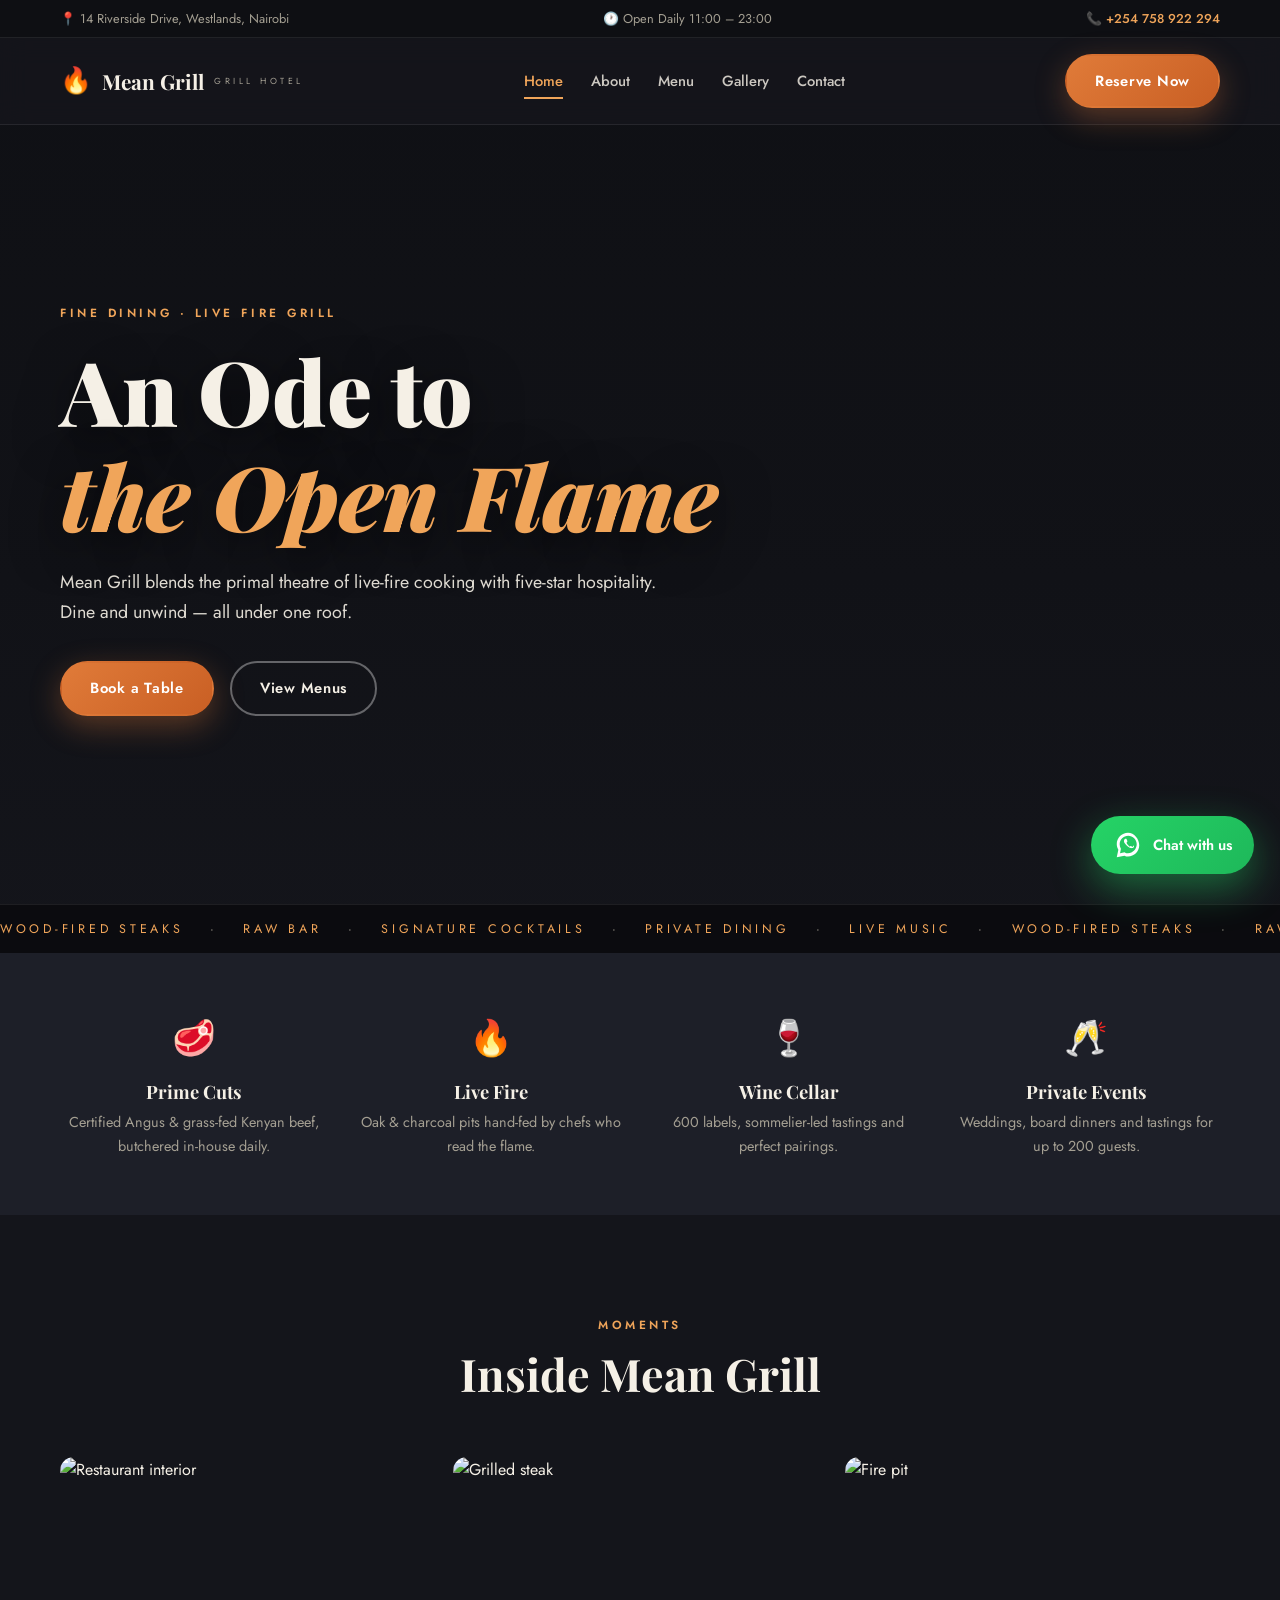
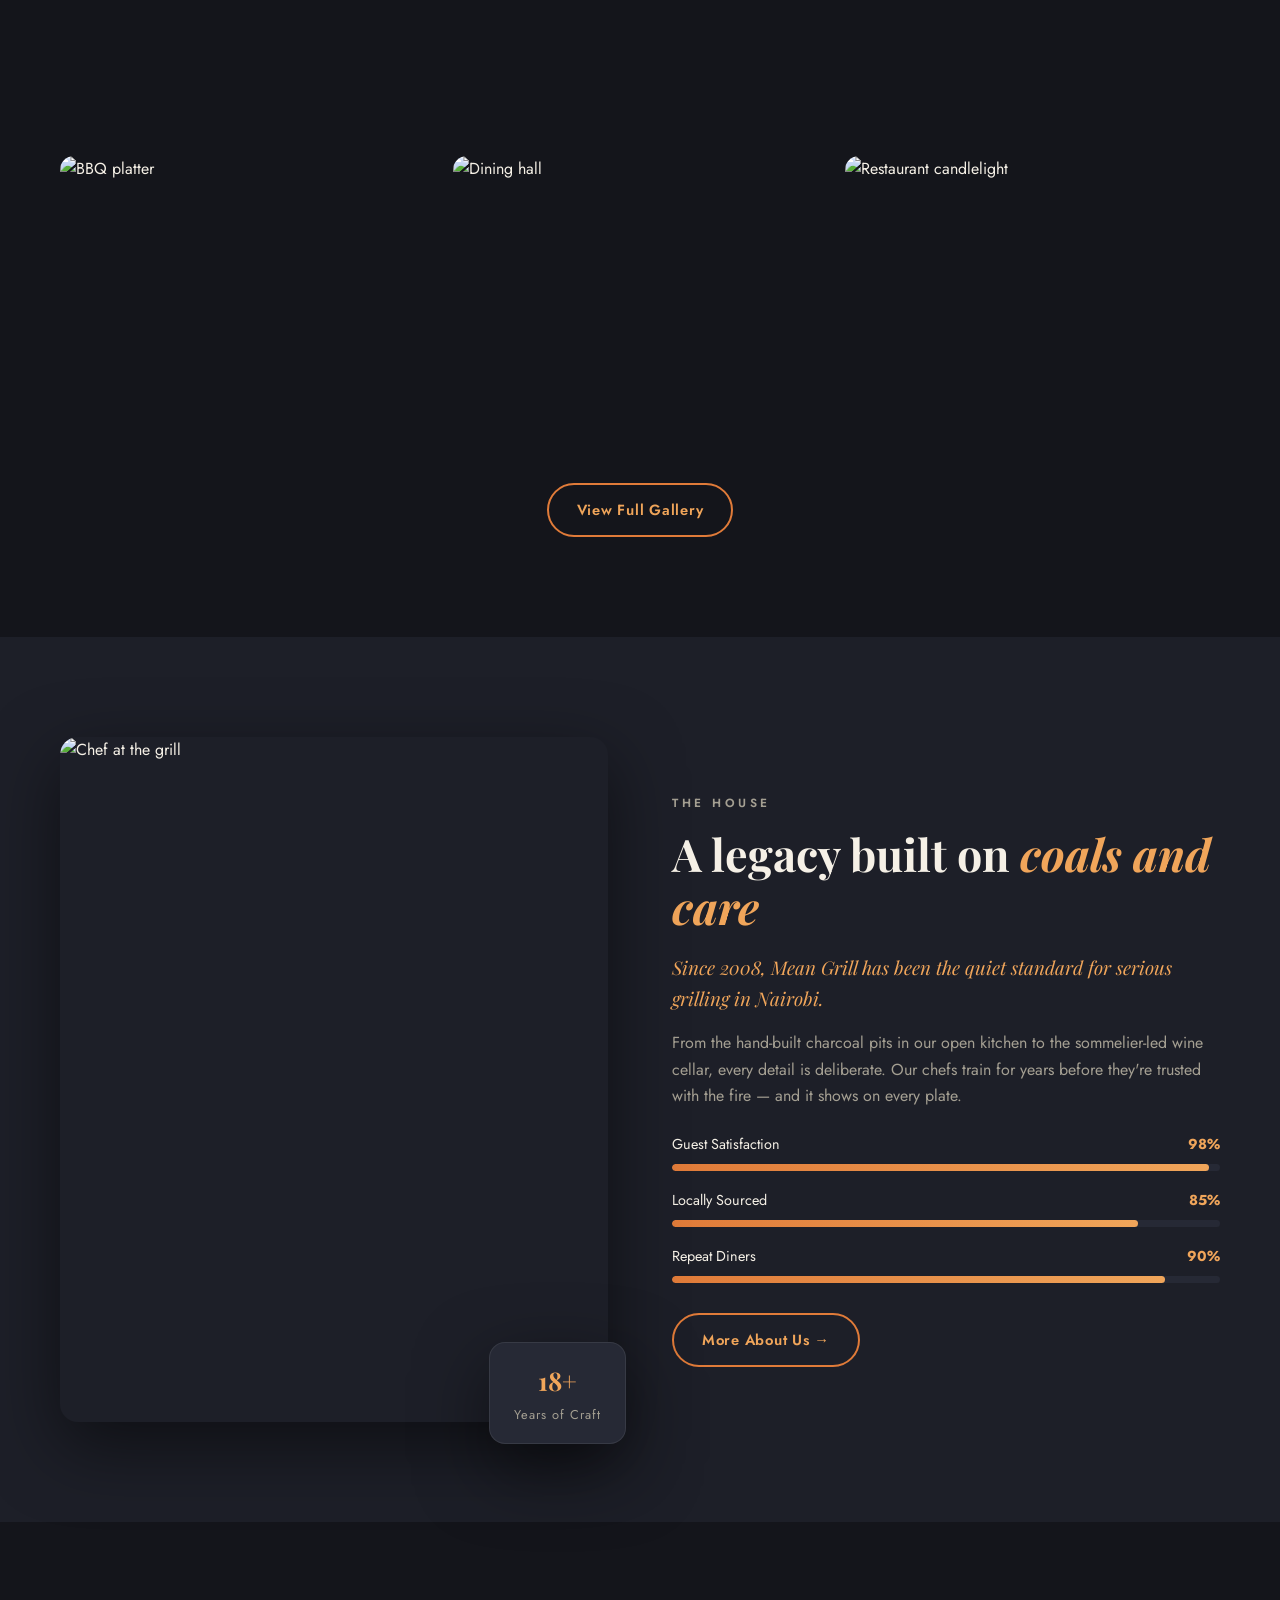
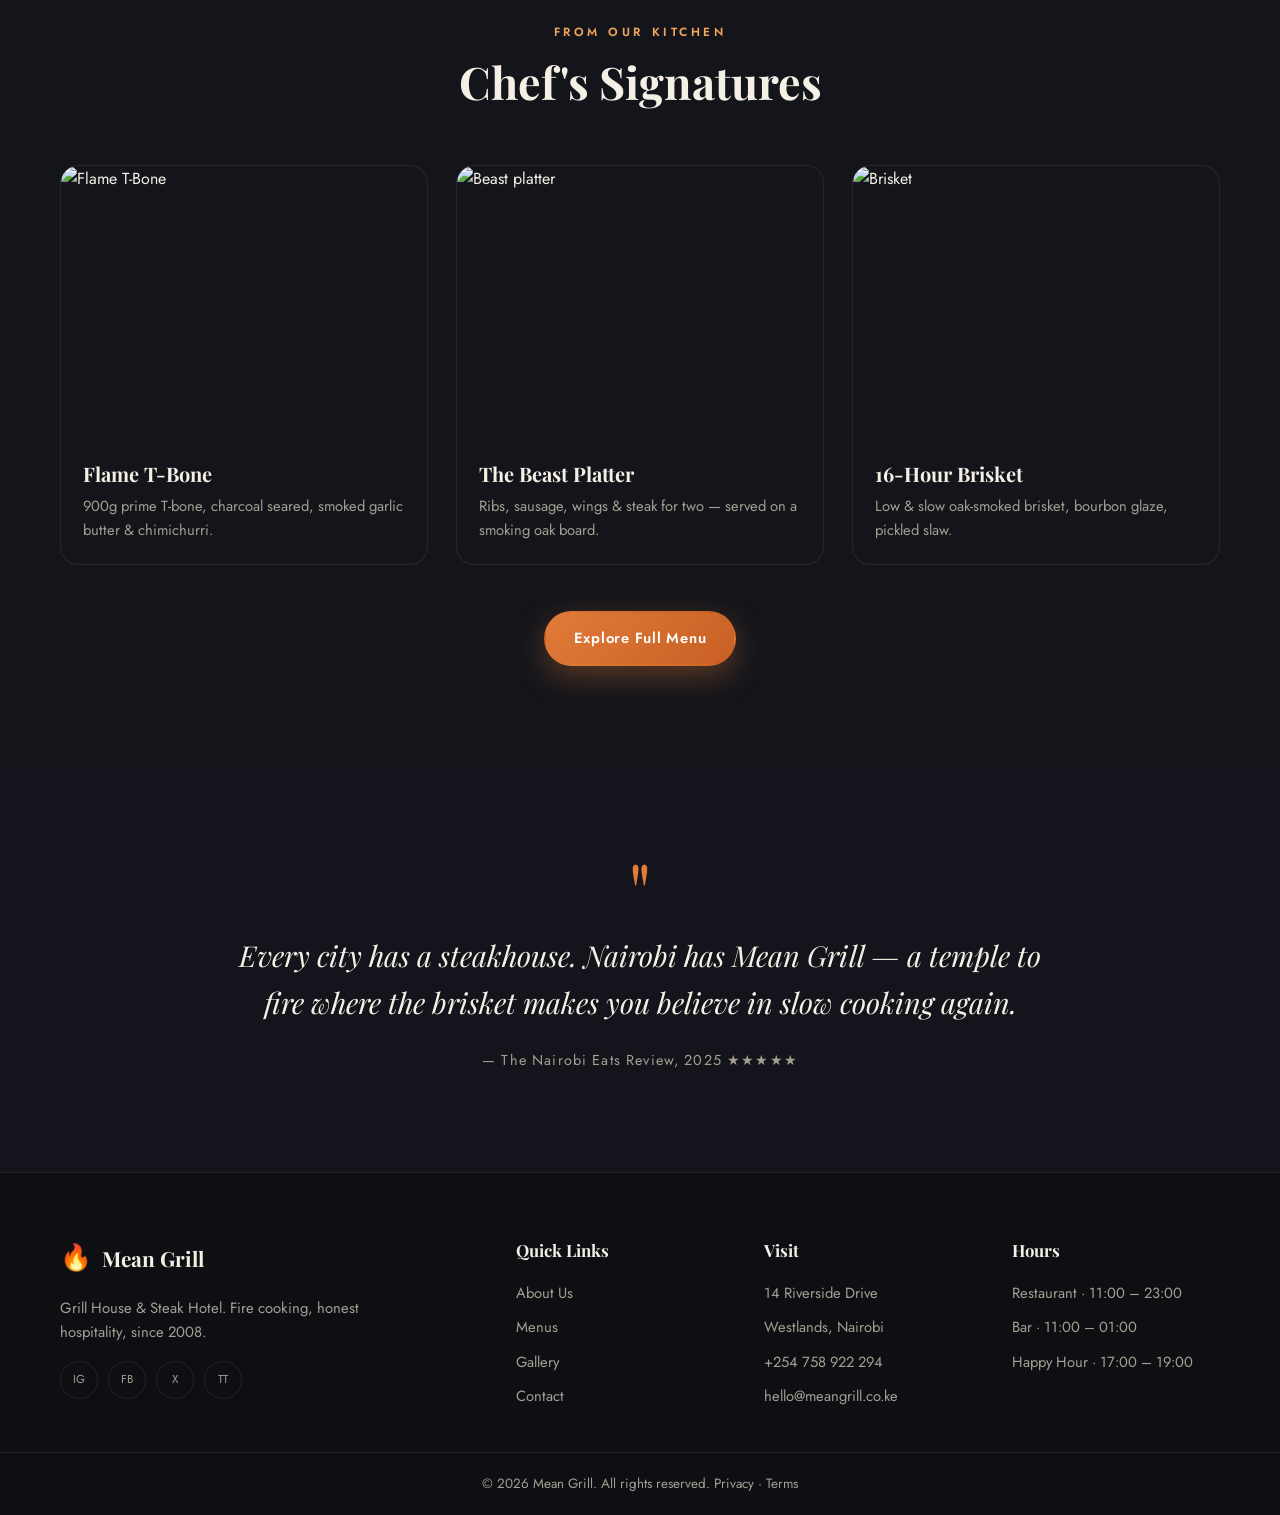
==== commit f422b936: "Rebrand to Mean Grill; remove prices and rooms; add gallery & floating WhatsApp button" ====
--- a/index.html
+++ b/index.html
@@ -3,8 +3,8 @@
 <head>
   <meta charset="UTF-8" />
   <meta name="viewport" content="width=device-width, initial-scale=1.0" />
-  <title>Ember &amp; Oak Grill Hotel — Home</title>
-  <meta name="description" content="Ember &amp; Oak Grill Hotel — Nairobi's premier grill house and luxury lodge. Wood-fired cuisine, fine wines and elegant suites." />
+  <title>Mean Grill — Home</title>
+  <meta name="description" content="Mean Grill — Nairobi's premier grill house and steak hotel. Wood-fired cuisine, fine wines and an elegant dining experience." />
   <link rel="preconnect" href="https://fonts.googleapis.com" />
   <link rel="preconnect" href="https://fonts.gstatic.com" crossorigin />
   <link href="https://fonts.googleapis.com/css2?family=Playfair+Display:ital,wght@0,500;0,600;0,700;0,900;1,500&family=Jost:wght@300;400;500;600&display=swap" rel="stylesheet" />
@@ -26,14 +26,13 @@
     <div class="container nav-inner">
       <a href="index.html" class="brand">
         <span class="brand-mark">🔥</span>
-        <span class="brand-text">Ember <em>&amp;</em> Oak</span>
+        <span class="brand-text">Mean Grill</span>
         <small>GRILL HOTEL</small>
       </a>
       <nav class="nav-links" id="navLinks">
         <a href="index.html" class="active">Home</a>
         <a href="about.html">About</a>
         <a href="menu.html">Menu</a>
-        <a href="rooms.html">Rooms</a>
         <a href="gallery.html">Gallery</a>
         <a href="contact.html">Contact</a>
       </nav>
@@ -46,9 +45,9 @@
   <section class="hero" id="home">
     <div class="hero-overlay"></div>
     <div class="container hero-content">
-      <p class="eyebrow">Fine Dining · Luxury Suites</p>
+      <p class="eyebrow">Fine Dining · Live Fire Grill</p>
       <h1 class="hero-title">An Ode to<br /><em>the Open Flame</em></h1>
-      <p class="hero-sub">Ember &amp; Oak blends the primal theatre of live-fire cooking with five-star hospitality. Dine, unwind and stay — all under one roof.</p>
+      <p class="hero-sub">Mean Grill blends the primal theatre of live-fire cooking with five-star hospitality. Dine and unwind — all under one roof.</p>
       <div class="hero-actions">
         <a href="contact.html#reserve" class="btn btn-solid">Book a Table</a>
         <a href="menu.html" class="btn btn-ghost">View Menus</a>
@@ -56,8 +55,8 @@
     </div>
     <div class="hero-marquee">
       <div class="marquee-track">
-        <span>WOOD-FIRED STEAKS</span><span>·</span><span>RAW BAR</span><span>·</span><span>SIGNATURE COCKTAILS</span><span>·</span><span>LUXURY LODGE</span><span>·</span><span>PRIVATE EVENTS</span><span>·</span>
-        <span>WOOD-FIRED STEAKS</span><span>·</span><span>RAW BAR</span><span>·</span><span>SIGNATURE COCKTAILS</span><span>·</span><span>LUXURY LODGE</span><span>·</span><span>PRIVATE EVENTS</span><span>·</span>
+        <span>WOOD-FIRED STEAKS</span><span>·</span><span>RAW BAR</span><span>·</span><span>SIGNATURE COCKTAILS</span><span>·</span><span>PRIVATE DINING</span><span>·</span><span>LIVE MUSIC</span><span>·</span>
+        <span>WOOD-FIRED STEAKS</span><span>·</span><span>RAW BAR</span><span>·</span><span>SIGNATURE COCKTAILS</span><span>·</span><span>PRIVATE DINING</span><span>·</span><span>LIVE MUSIC</span><span>·</span>
       </div>
     </div>
   </section>
@@ -76,9 +75,9 @@
         <p>Oak &amp; charcoal pits hand-fed by chefs who read the flame.</p>
       </div>
       <div class="feature">
-        <span class="feature-icon">🛎️</span>
-        <h3>12 Suites</h3>
-        <p>Modern lodge rooms with garden balconies and butler service.</p>
+        <span class="feature-icon">🍷</span>
+        <h3>Wine Cellar</h3>
+        <p>600 labels, sommelier-led tastings and perfect pairings.</p>
       </div>
       <div class="feature">
         <span class="feature-icon">🥂</span>
@@ -88,8 +87,27 @@
     </div>
   </section>
 
+  <!-- ====== GALLERY PREVIEW ====== -->
+  <section class="section">
+    <div class="container">
+      <div class="section-head">
+        <p class="eyebrow">Moments</p>
+        <h2>Inside Mean Grill</h2>
+      </div>
+      <div class="gallery-grid">
+        <figure class="g-item"><img src="https://images.unsplash.com/photo-1517248135467-4c7edcad34c4?auto=format&fit=crop&w=800&q=80" alt="Restaurant interior" loading="lazy" /></figure>
+        <figure class="g-item"><img src="https://images.unsplash.com/photo-1544025162-d76694265947?auto=format&fit=crop&w=800&q=80" alt="Grilled steak" loading="lazy" /></figure>
+        <figure class="g-item"><img src="https://images.unsplash.com/photo-1555396273-367ea4eb4db5?auto=format&fit=crop&w=800&q=80" alt="Fire pit" loading="lazy" /></figure>
+        <figure class="g-item"><img src="https://images.unsplash.com/photo-1555939594-58d7cb561ad1?auto=format&fit=crop&w=800&q=80" alt="BBQ platter" loading="lazy" /></figure>
+        <figure class="g-item"><img src="https://images.unsplash.com/photo-1552566626-52f8b828add9?auto=format&fit=crop&w=800&q=80" alt="Dining hall" loading="lazy" /></figure>
+        <figure class="g-item"><img src="https://images.unsplash.com/photo-1414235077428-338989a2e8c0?auto=format&fit=crop&w=800&q=80" alt="Restaurant candlelight" loading="lazy" /></figure>
+      </div>
+      <div class="center-cta"><a href="gallery.html" class="btn btn-outline">View Full Gallery</a></div>
+    </div>
+  </section>
+
   <!-- ====== ABOUT PREVIEW ====== -->
-  <section class="section">
+  <section class="section dark">
     <div class="container split">
       <div class="split-media">
         <img src="https://images.unsplash.com/photo-1555396273-367ea4eb4db5?auto=format&fit=crop&w=900&q=80" alt="Chef at the grill" loading="lazy" />
@@ -98,7 +116,7 @@
       <div class="split-text">
         <p class="eyebrow">The House</p>
         <h2>A legacy built on <em>coals and care</em></h2>
-        <p class="lead">Since 2008, Ember &amp; Oak has been the quiet standard for serious grilling in Nairobi.</p>
+        <p class="lead">Since 2008, Mean Grill has been the quiet standard for serious grilling in Nairobi.</p>
         <p>From the hand-built charcoal pits in our open kitchen to the sommelier-led wine cellar, every detail is deliberate. Our chefs train for years before they're trusted with the fire — and it shows on every plate.</p>
         <div class="progress-list">
           <div class="progress-item">
@@ -120,7 +138,7 @@
   </section>
 
   <!-- ====== MENU PREVIEW ====== -->
-  <section class="section dark">
+  <section class="section">
     <div class="container">
       <div class="section-head">
         <p class="eyebrow">From Our Kitchen</p>
@@ -130,62 +148,26 @@
         <article class="dish">
           <div class="dish-img"><img src="https://images.unsplash.com/photo-1600891964092-4316c288032e?auto=format&fit=crop&w=700&q=80" alt="Flame T-Bone" loading="lazy" /></div>
           <div class="dish-body">
-            <div class="dish-title"><h3>Flame T-Bone</h3><span class="price">KSh 2,450</span></div>
+            <div class="dish-title"><h3>Flame T-Bone</h3></div>
             <p>900g prime T-bone, charcoal seared, smoked garlic butter &amp; chimichurri.</p>
           </div>
         </article>
         <article class="dish">
           <div class="dish-img"><img src="https://images.unsplash.com/photo-1555939594-58d7cb561ad1?auto=format&fit=crop&w=700&q=80" alt="Beast platter" loading="lazy" /></div>
           <div class="dish-body">
-            <div class="dish-title"><h3>The Beast Platter</h3><span class="price">KSh 4,900</span></div>
+            <div class="dish-title"><h3>The Beast Platter</h3></div>
             <p>Ribs, sausage, wings &amp; steak for two — served on a smoking oak board.</p>
           </div>
         </article>
         <article class="dish">
           <div class="dish-img"><img src="https://images.unsplash.com/photo-1551024506-0bccd828d307?auto=format&fit=crop&w=700&q=80" alt="Brisket" loading="lazy" /></div>
           <div class="dish-body">
-            <div class="dish-title"><h3>16-Hour Brisket</h3><span class="price">KSh 1,850</span></div>
+            <div class="dish-title"><h3>16-Hour Brisket</h3></div>
             <p>Low &amp; slow oak-smoked brisket, bourbon glaze, pickled slaw.</p>
           </div>
         </article>
       </div>
       <div class="center-cta"><a href="menu.html" class="btn btn-solid">Explore Full Menu</a></div>
-    </div>
-  </section>
-
-  <!-- ====== ROOMS PREVIEW ====== -->
-  <section class="section">
-    <div class="container">
-      <div class="section-head">
-        <p class="eyebrow">Stay With Us</p>
-        <h2>Lodge &amp; Suites</h2>
-      </div>
-      <div class="room-grid">
-        <article class="room-card">
-          <img src="https://images.unsplash.com/photo-1590490360182-c33d57733427?auto=format&fit=crop&w=700&q=80" alt="Garden Room" loading="lazy" />
-          <div class="room-body">
-            <h3>Garden Room</h3>
-            <p>Cozy queen room overlooking the herb gardens.</p>
-            <div class="room-foot"><span>KSh 9,500 / night</span><a href="rooms.html" class="btn btn-mini">View</a></div>
-          </div>
-        </article>
-        <article class="room-card">
-          <img src="https://images.unsplash.com/photo-1591088398332-8a7791972843?auto=format&fit=crop&w=700&q=80" alt="Fireplace Suite" loading="lazy" />
-          <div class="room-body">
-            <h3>Fireplace Suite</h3>
-            <p>King suite with private fireplace &amp; deep-soak tub.</p>
-            <div class="room-foot"><span>KSh 16,500 / night</span><a href="rooms.html" class="btn btn-mini">View</a></div>
-          </div>
-        </article>
-        <article class="room-card">
-          <img src="https://images.unsplash.com/photo-1611892440504-42a792e24d32?auto=format&fit=crop&w=700&q=80" alt="Sky Penthouse" loading="lazy" />
-          <div class="room-body">
-            <h3>Sky Penthouse</h3>
-            <p>Rooftop penthouse with skyline terrace &amp; private chef.</p>
-            <div class="room-foot"><span>KSh 28,000 / night</span><a href="rooms.html" class="btn btn-mini">View</a></div>
-          </div>
-        </article>
-      </div>
     </div>
   </section>
 
@@ -194,7 +176,7 @@
     <div class="container">
       <blockquote class="big-quote">
         <span class="quote-mark">"</span>
-        <p>Every city has a steakhouse. Nairobi has Ember &amp; Oak — a temple to fire where the brisket makes you believe in slow cooking again.</p>
+        <p>Every city has a steakhouse. Nairobi has Mean Grill — a temple to fire where the brisket makes you believe in slow cooking again.</p>
         <footer>— The Nairobi Eats Review, 2025 ★★★★★</footer>
       </blockquote>
     </div>
@@ -204,7 +186,7 @@
   <footer class="footer">
     <div class="container footer-grid">
       <div class="footer-about">
-        <a href="index.html" class="brand"><span class="brand-mark">🔥</span><span class="brand-text">Ember <em>&amp;</em> Oak</span></a>
+        <a href="index.html" class="brand"><span class="brand-mark">🔥</span><span class="brand-text">Mean Grill</span></a>
         <p>Grill House &amp; Steak Hotel. Fire cooking, honest hospitality, since 2008.</p>
         <div class="socials">
           <a href="#" aria-label="Instagram">IG</a>
@@ -218,7 +200,6 @@
         <ul>
           <li><a href="about.html">About Us</a></li>
           <li><a href="menu.html">Menus</a></li>
-          <li><a href="rooms.html">Rooms &amp; Suites</a></li>
           <li><a href="gallery.html">Gallery</a></li>
           <li><a href="contact.html">Contact</a></li>
         </ul>
@@ -229,7 +210,7 @@
           <li>14 Riverside Drive</li>
           <li>Westlands, Nairobi</li>
           <li>+254 758 922 294</li>
-          <li>hello@emberandoak.co.ke</li>
+          <li>hello@meangrill.co.ke</li>
         </ul>
       </div>
       <div>
@@ -237,14 +218,20 @@
         <ul>
           <li>Restaurant · 11:00 – 23:00</li>
           <li>Bar · 11:00 – 01:00</li>
-          <li>Check-in · from 14:00</li>
+          <li>Happy Hour · 17:00 – 19:00</li>
         </ul>
       </div>
     </div>
     <div class="footer-bottom">
-      <p>© 2026 Ember &amp; Oak Grill Hotel. All rights reserved. <a href="#">Privacy</a> · <a href="#">Terms</a></p>
+      <p>© 2026 Mean Grill. All rights reserved. <a href="#">Privacy</a> · <a href="#">Terms</a></p>
     </div>
   </footer>
+
+  <!-- ====== FLOATING WHATSAPP BUTTON ====== -->
+  <a href="https://wa.me/254758922294?text=Hi%20Mean%20Grill!%20I%27d%20like%20to%20make%20a%20reservation." class="wa-float" target="_blank" rel="noopener" aria-label="Chat on WhatsApp">
+    <svg viewBox="0 0 32 32" width="30" height="30" fill="#fff" aria-hidden="true"><path d="M16 3C9.4 3 4 8.4 4 15c0 2.1.6 4.2 1.7 6L4 29l8.2-1.6c1.2.6 2.5.9 3.8.9 6.6 0 12-5.4 12-12S22.6 3 16 3zm0 21.8c-1.2 0-2.4-.3-3.4-.9l-.2-.1-4.9 1 1-4.8-.2-.3c-.8-1.3-1.2-2.8-1.2-4.4 0-5 4.1-9.1 9.1-9.1s9.1 4.1 9.1 9.1-4.2 9.5-9.3 9.5zm5-6.8c-.3-.1-1.6-.8-1.9-.9-.3-.1-.5-.1-.7.1-.2.3-.8.9-1 .1-.2-.1-.9-.9-1.7-1.7-.6-.7-1-1.4-1.2-1.7-.1-.2 0-.4.1-.6l.4-.5c.1-.2.2-.3.3-.5.1-.2 0-.4 0-.5l-.9-2.1c-.2-.5-.4-.4-.6-.4h-.5c-.2 0-.5.1-.7.3-.2.3-.9.9-.9 2.2s.9 2.5 1.1 2.7c.1.2 1.9 2.9 4.5 4.1.6.3 1.1.4 1.5.6.6.2 1.2.2 1.6.1.5-.1 1.6-.7 1.8-1.3.2-.6.2-1.2.2-1.3-.1-.1-.3-.2-.6-.3z"/></svg>
+    <span>Chat with us</span>
+  </a>
 
   <script src="js/main.js"></script>
 </body>
--- a/css/style.css
+++ b/css/style.css
@@ -1,5 +1,5 @@
 /* ============================================
-   Ember & Oak Grill Hotel — Professional Theme
+   Mean Grill — Professional Theme
    ============================================ */
 :root {
   --coal: #14151b;
@@ -143,25 +143,32 @@
 .dish-body { padding: 22px; }
 .dish-title { display: flex; justify-content: space-between; align-items: baseline; gap: 10px; margin-bottom: 8px; }
 .dish-title h3 { font-size: 1.25rem; }
-.price { color: var(--ember-light); font-weight: 700; white-space: nowrap; }
 .dish-body p { color: var(--muted); font-size: 0.92rem; }
 
-/* ---------- Rooms ---------- */
-.room-grid { display: grid; grid-template-columns: repeat(3, 1fr); gap: 28px; }
-.room-grid.wide { display: grid; grid-template-columns: 1fr; gap: 34px; }
-.room-card { background: var(--coal-2); border: 1px solid var(--line); border-radius: 18px; overflow: hidden; transition: transform 0.3s ease, box-shadow 0.3s ease; }
-.room-card:hover { transform: translateY(-6px); box-shadow: var(--shadow); }
-.room-card img { aspect-ratio: 4/3; object-fit: cover; width: 100%; }
-.room-card.wide { display: grid; grid-template-columns: 1.1fr 1fr; }
-.room-card.wide img { aspect-ratio: auto; height: 100%; }
-.room-body { padding: 24px; }
-.room-body h3 { font-size: 1.3rem; margin-bottom: 8px; }
-.room-desc { color: var(--muted); font-size: 0.95rem; margin-bottom: 14px; }
-.amenities { display: flex; flex-wrap: wrap; gap: 8px; margin-bottom: 18px; }
-.amenities li { font-size: 0.78rem; padding: 5px 12px; border: 1px solid var(--line); border-radius: 99px; color: var(--muted); }
-.room-foot { display: flex; justify-content: space-between; align-items: center; gap: 12px; }
-.room-foot .price { font-size: 1.1rem; }
-.room-foot .price small { color: var(--muted); font-size: 0.8rem; font-weight: 400; }
+/* ---------- Floating WhatsApp ---------- */
+.wa-float {
+  position: fixed;
+  bottom: 26px;
+  right: 26px;
+  z-index: 300;
+  display: flex;
+  align-items: center;
+  gap: 10px;
+  background: linear-gradient(135deg, #25d366, #1eb85a);
+  color: #fff;
+  font-weight: 600;
+  padding: 14px 22px;
+  border-radius: 999px;
+  box-shadow: 0 14px 40px rgba(37, 211, 102, 0.45);
+  font-size: 0.92rem;
+  transition: transform 0.25s ease, box-shadow 0.25s ease;
+  animation: wa-pulse 2.4s infinite;
+}
+.wa-float:hover { transform: translateY(-4px) scale(1.04); box-shadow: 0 20px 50px rgba(37, 211, 102, 0.65); }
+@keyframes wa-pulse {
+  0%, 100% { box-shadow: 0 14px 40px rgba(37, 211, 102, 0.45); }
+  50% { box-shadow: 0 14px 44px rgba(37, 211, 102, 0.8), 0 0 0 10px rgba(37, 211, 102, 0.12); }
+}
 
 /* ---------- Values / Amenities ---------- */
 .values-grid { display: grid; grid-template-columns: repeat(4, 1fr); gap: 26px; }
@@ -303,10 +310,8 @@
   .nav-cta { display: none; }
   .features { grid-template-columns: repeat(2, 1fr); }
   .split, .contact-grid { grid-template-columns: 1fr; }
-  .menu-grid, .room-grid, .team-grid { grid-template-columns: 1fr; }
+  .menu-grid, .team-grid { grid-template-columns: 1fr; }
   .values-grid { grid-template-columns: repeat(2, 1fr); }
-  .room-card.wide { grid-template-columns: 1fr; }
-  .room-card.wide img { aspect-ratio: 4/3; }
   .gallery-grid { grid-template-columns: repeat(2, 1fr); }
   .footer-grid { grid-template-columns: 1fr 1fr; }
 }
@@ -315,4 +320,6 @@
   .features, .values-grid { grid-template-columns: 1fr; }
   .footer-grid { grid-template-columns: 1fr; }
   .exp-badge { right: 6px; }
-}
+  .wa-float span { display: none; }
+  .wa-float { padding: 15px; border-radius: 50%; }
+}
